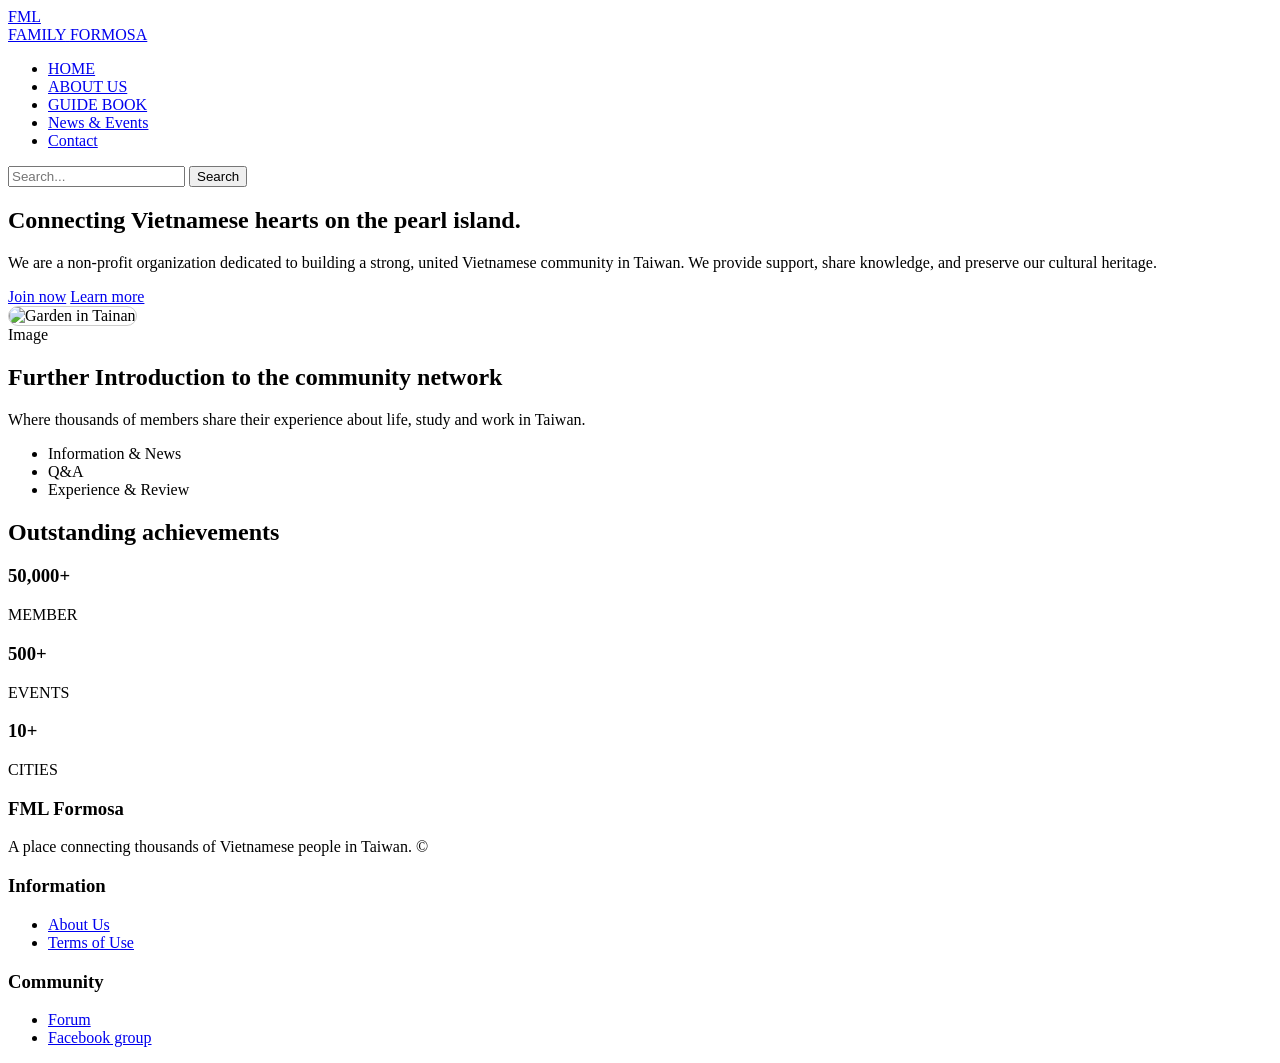
==== about_us.html @ 1114523e "Add files via upload" ====
<!DOCTYPE html>
<html lang="en">
<head>
    <meta charset="UTF-8">
    <meta name="viewport" content="width=device-width, initial-scale=1.0">
    <title>FML-About Us</title>
    
    <link rel="stylesheet" href="css/style.css">
    <link rel="stylesheet" href="css/about_us.css">
</head>
<body>

    <header>
        <div class="logo-box">
            <a href="index.html">
                <span class="fml-text">FML</span>
                <div class="logo-subtext">
                    <span class="family-text">FAMILY</span>
                    <span class="formosa-text">FORMOSA</span>
        </div>
    </a>
</div>
        <nav>
            <ul class="nav-links">
                <li><a href="index.html">HOME</a></li>
                <li><a href="about_us.html">ABOUT US</a></li>
                <li><a href="guide_book.html">GUIDE BOOK</a></li>
                <li><a href="news_event.html">News & Events</a></li>
                <li><a href="contact.html">Contact</a></li>
            </ul>
        </nav>
        <div class="search-bar">
            <input type="text" placeholder="Search...">
            <button id="search-btn">Search</button>
        </div>
    </header>

    <main>
        
        <section class="about-section">
            <div class="about-text-col">
                <h1>Connecting Vietnamese hearts on the pearl island.</h1>
                <p>We are a non-profit organization dedicated to building a strong, united Vietnamese community in Taiwan. We provide support, share knowledge, and preserve our cultural heritage.</p>
                <div class="hero-btns">
                    <a href="contact.html" class="btn btn-black">Join now</a>
                    <a href="#" class="btn btn-white">Learn more</a>
                </div>
            </div>
            <div class="about-image-col">
                <img src="images/tainan_garden.jpg" alt="Garden in Tainan" style="width:100%; border-radius:15px; border: 1px solid #ccc;">
            </div>
        </section>

        <section class="about-section">
            <div class="about-image-col">
                <div class="img-placeholder">Image</div>
            </div>
            <div class="about-text-col">
                <h2>Further Introduction to the community network</h2>
                <p>Where thousands of members share their experience about life, study and work in Taiwan.</p>
                <ul class="feature-list">
                    <li><span class="circle-icon"></span> Information & News</li>
                    <li><span class="circle-icon"></span> Q&A</li>
                    <li><span class="circle-icon"></span> Experience & Review</li>
                </ul>
            </div>
        </section>

        <section class="achievements">
            <h2>Outstanding achievements</h2>
            <div class="achieve-grid">
                <div class="achieve-box">
                    <h3>50,000+</h3>
                    <p>MEMBER</p>
                </div>
                <div class="achieve-box">
                    <h3>500+</h3>
                    <p>EVENTS</p>
                </div>
                <div class="achieve-box">
                    <h3>10+</h3>
                    <p>CITIES</p>
                </div>
            </div>
        </section>

    </main>

    <footer>
        <div class="footer-col">
            <h3>FML Formosa</h3>
            <p>A place connecting thousands of Vietnamese people in Taiwan. &copy; <span id="current-year"></span></p>
        </div>
        <div class="footer-col">
            <h3>Information</h3>
            <ul>
                <li><a href="#">About Us</a></li>
                <li><a href="#">Terms of Use</a></li>
            </ul>
        </div>
        <div class="footer-col">
            <h3>Community</h3>
            <ul>
                <li><a href="#">Forum</a></li>
                <li><a href="#">Facebook group</a></li>
            </ul>
        </div>
    </footer>

    <script src="js/main.js"></script>
</body>
</html>
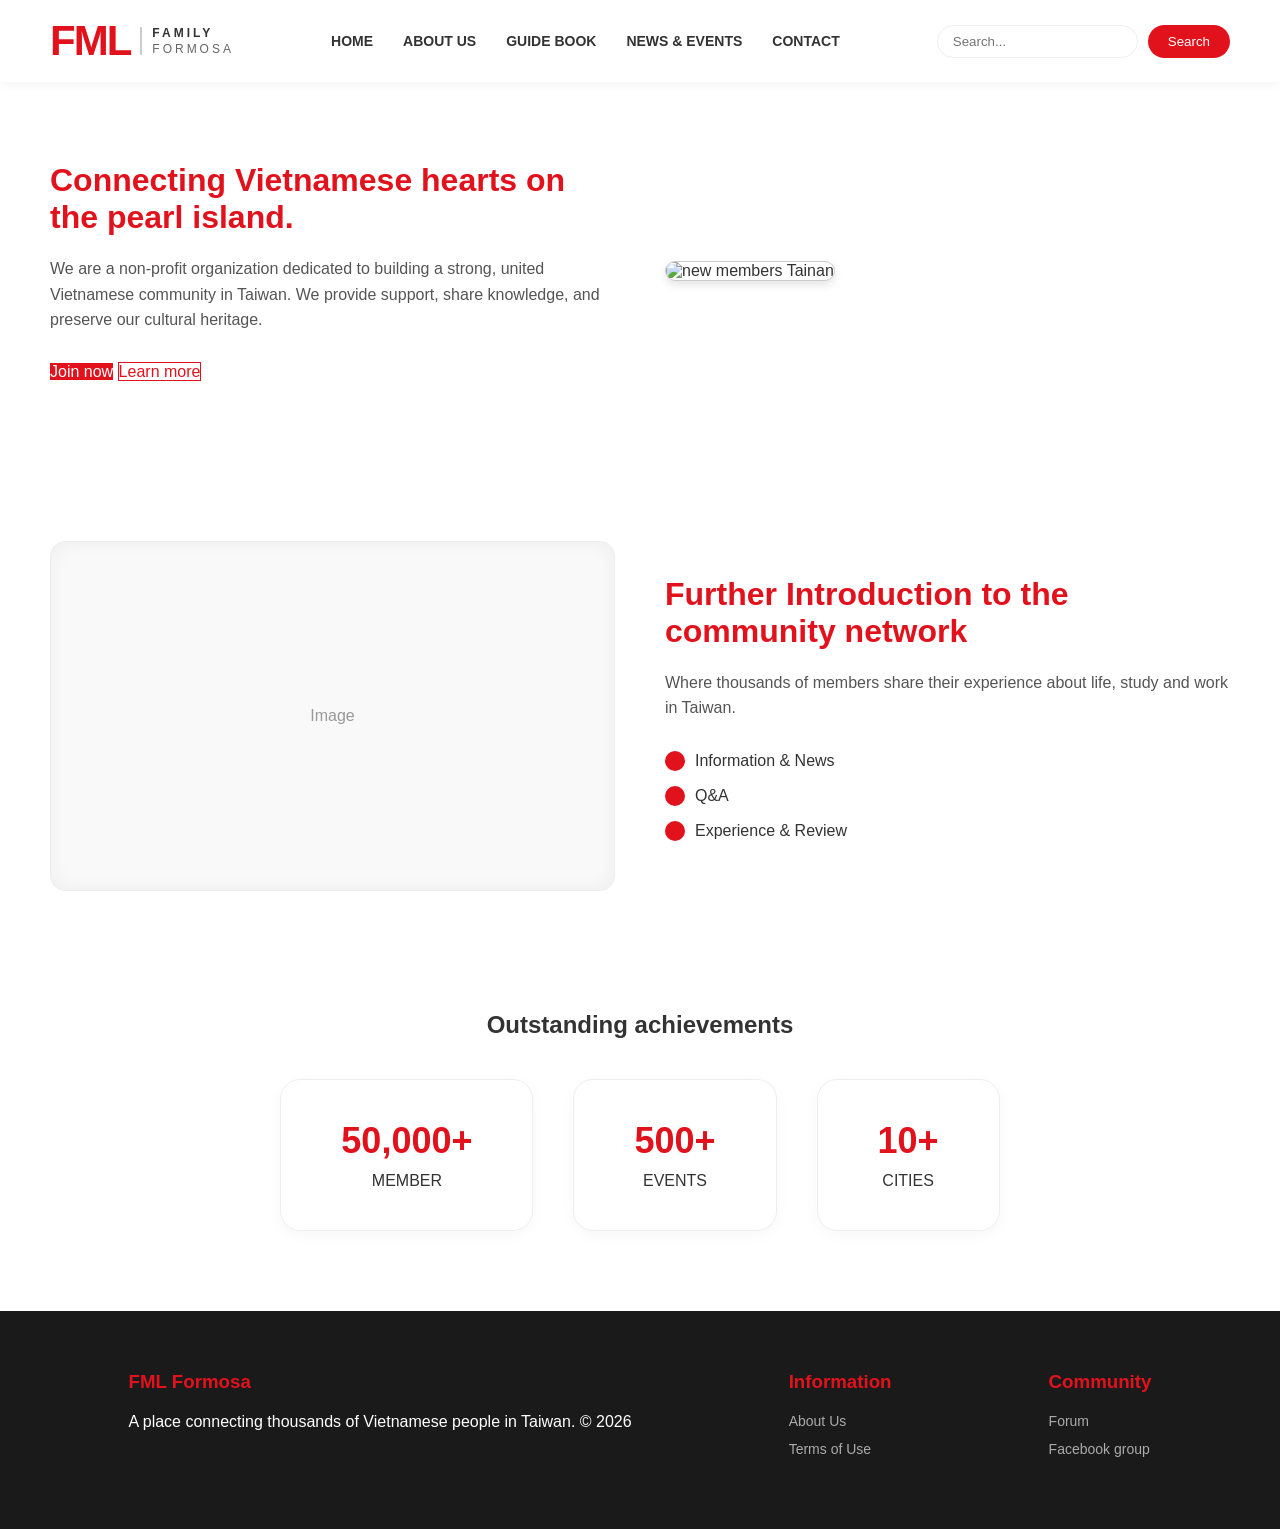
==== commit 1b42f10b: "Add files via upload" ====
--- a/about_us.html
+++ b/about_us.html
@@ -47,7 +47,7 @@
                 </div>
             </div>
             <div class="about-image-col">
-                <img src="images/tainan_garden.jpg" alt="Garden in Tainan" style="width:100%; border-radius:15px; border: 1px solid #ccc;">
+                <img src="images/new_members.jpg" alt="new members Tainan" style="width:80%; border-radius:20px; border: 1px solid #ccc;">
             </div>
         </section>
 
--- a/css/style.css
+++ b/css/style.css
@@ -0,0 +1,118 @@
+/* =========================================
+   FILE: style.css (MÀU SẮC DÙNG CHUNG CẢ TRANG)
+========================================= */
+/* KHAI BÁO BIẾN MÀU SẮC (CSS VARIABLES) */
+:root {
+    --primary-red: #e2121d; /* Màu đỏ thương hiệu */
+    --text-dark: #333333;   /* Màu chữ đen xám */
+    --border-light: #eeeeee;/* Màu viền xám nhạt */
+    --bg-light: #f9f9f9;    /* Màu nền xám trắng */
+}
+
+* { margin: 0; padding: 0; box-sizing: border-box; }
+body { font-family: Arial, sans-serif; color: var(--text-dark); background-color: #ffffff; }
+a { text-decoration: none; color: var(--text-dark); transition: 0.3s; }
+a:hover { color: var(--primary-red); } /* Rê chuột vào link sẽ đổi màu đỏ */
+ul { list-style: none; }
+
+/* ======== HEADER ======== */
+header {
+    display: flex; justify-content: space-between; align-items: center;
+    padding: 20px 50px; background: white;
+    box-shadow: 0 2px 10px rgba(0,0,0,0.05); /* Thay viền đen bằng bóng đổ nhẹ */
+    position: sticky; top: 0; z-index: 1000;
+}
+/* ======== THIẾT KẾ LOGO FML FAMILY ======== */
+.logo-box {
+    border: none;
+    padding: 0;
+}
+
+/* ======== THIẾT KẾ LOGO FML FAMILY FORMOSA ======== */
+.logo-box {
+    border: none;
+    padding: 0;
+}
+
+.logo-box a {
+    display: flex;
+    align-items: center; /* Căn giữa các thành phần theo chiều dọc */
+    text-decoration: none;
+}
+
+/* Chữ FML - Biểu tượng chính */
+.fml-text {
+    font-size: 42px; /* To hơn một chút để làm điểm tựa */
+    font-weight: 900;
+    color: var(--primary-red);
+    line-height: 1;
+    letter-spacing: -2px;
+}
+
+/* Khối chứa 2 chữ nhỏ bên phải */
+.logo-subtext {
+    display: flex;
+    flex-direction: column; /* Xếp chồng Family lên trên Formosa */
+    margin-left: 10px;
+    border-left: 2px solid #ccc; /* Thêm một vạch ngăn cách mỏng cho sang trọng */
+    padding-left: 10px;
+}
+
+/* Chữ Family - Ý nghĩa */
+.family-text {
+    font-size: 12px;
+    font-weight: 700;
+    color: var(--text-dark);
+    letter-spacing: 3px;
+    line-height: 1;
+    margin-bottom: 4px;
+}
+
+/* Chữ Formosa - Địa danh */
+.formosa-text {
+    font-size: 12px;
+    font-weight: 400;
+    color: #666; /* Màu nhạt hơn một chút */
+    letter-spacing: 3px;
+    line-height: 1;
+}
+
+.nav-links { display: flex; gap: 30px; }
+.nav-links a { font-weight: bold; font-size: 14px; text-transform: uppercase; }
+
+.search-bar { display: flex; gap: 10px; }
+.search-bar input { padding: 8px 15px; border: 1px solid var(--border-light); border-radius: 20px; outline: none; }
+.search-bar input:focus { border-color: var(--primary-red); }
+.search-bar button { background: var(--primary-red); color: white; border: none; padding: 8px 20px; border-radius: 20px; cursor: pointer; }
+
+/* ======== FOOTER ======== */
+footer {
+    display: flex; justify-content: space-around;
+    background-color: #1a1a1a; /* Nền đen sang trọng */
+    color: white; padding: 60px 50px;
+}
+footer a { color: #aaaaaa; }
+footer a:hover { color: white; }
+.footer-col h3 { margin-bottom: 20px; color: var(--primary-red); }
+.footer-col ul li { margin-bottom: 12px; font-size: 14px; }
+
+/* ======== NÚT BẤM CHUNG ======== */
+/* Biến nút đen cũ thành nút đỏ nổi bật */
+.btn-black { background-color: var(--primary-red); color: white; border: none; transition: 0.3s; }
+.btn-black:hover { background-color: #c00f18; }
+.btn-white { background-color: white; color: var(--primary-red); border: 1px solid var(--primary-red); }
+.btn-white:hover { background-color: var(--primary-red); color: white; }
+
+/* RESPONSIVE CHUNG CHO HEADER & FOOTER */
+@media (max-width: 768px) {
+    .fml-text {
+        font-size: 24px; /* Thu nhỏ FML lại một chút */
+    }
+    .logo-subtext {
+        padding-left: 5px;
+        margin-left: 5px;
+    }
+    .family-text, .formosa-text {
+        font-size: 8px; /* Thu nhỏ chữ giải nghĩa */
+    }
+}
--- a/css/about_us.css
+++ b/css/about_us.css
@@ -0,0 +1,48 @@
+/* =========================================
+   FILE: about.css
+========================================= */
+.about-section { display: flex; justify-content: space-between; align-items: center; padding: 80px 50px; gap: 50px; }
+.about-text-col, .about-image-col { width: 50%; }
+.about-text-col h1, .about-text-col h2 { margin-bottom: 20px; font-size: 32px; color: var(--primary-red); }
+.about-text-col p { margin-bottom: 30px; line-height: 1.6; color: #555; }
+
+.feature-list li { margin-bottom: 15px; display: flex; align-items: center; gap: 10px; }
+.circle-icon { display: inline-block; width: 20px; height: 20px; background-color: var(--primary-red); border-radius: 50%; }
+
+.img-placeholder {
+    width: 100%; height: 350px; border-radius: 15px;
+    display: flex; justify-content: center; align-items: center;
+    background-color: var(--bg-light); box-shadow: inset 0 0 20px rgba(0,0,0,0.05);
+    border: 1px solid var(--border-light); color: #999;
+}
+
+.achievements { padding: 40px 50px 80px 50px; text-align: center; }
+.achievements h2 { margin-bottom: 40px; }
+.achieve-grid { display: flex; justify-content: center; gap: 40px; }
+.achieve-box {
+    border: 1px solid var(--border-light); border-radius: 20px; padding: 40px 60px;
+    background: white; box-shadow: 0 4px 15px rgba(0,0,0,0.03);
+}
+.achieve-box h3 { font-size: 36px; margin-bottom: 10px; color: var(--primary-red); font-weight: bold; }
+/* Bo góc ảnh và thêm bóng đổ nhẹ */
+img {
+    border-radius: 10px;
+    box-shadow: 0 4px 8px rgba(0,0,0,0.1);
+    object-fit: cover; /* Giúp ảnh không bị méo khi co giãn */
+}
+
+@media (max-width: 768px) {
+    .about-section {
+        flex-direction: column;
+        padding: 40px 20px;
+    }
+
+    .about-text-col, .about-image-col {
+        width: 100%; /* Chiếm hết chiều ngang điện thoại */
+    }
+
+    .achieve-grid {
+        flex-direction: column;
+        gap: 20px;
+    }
+}
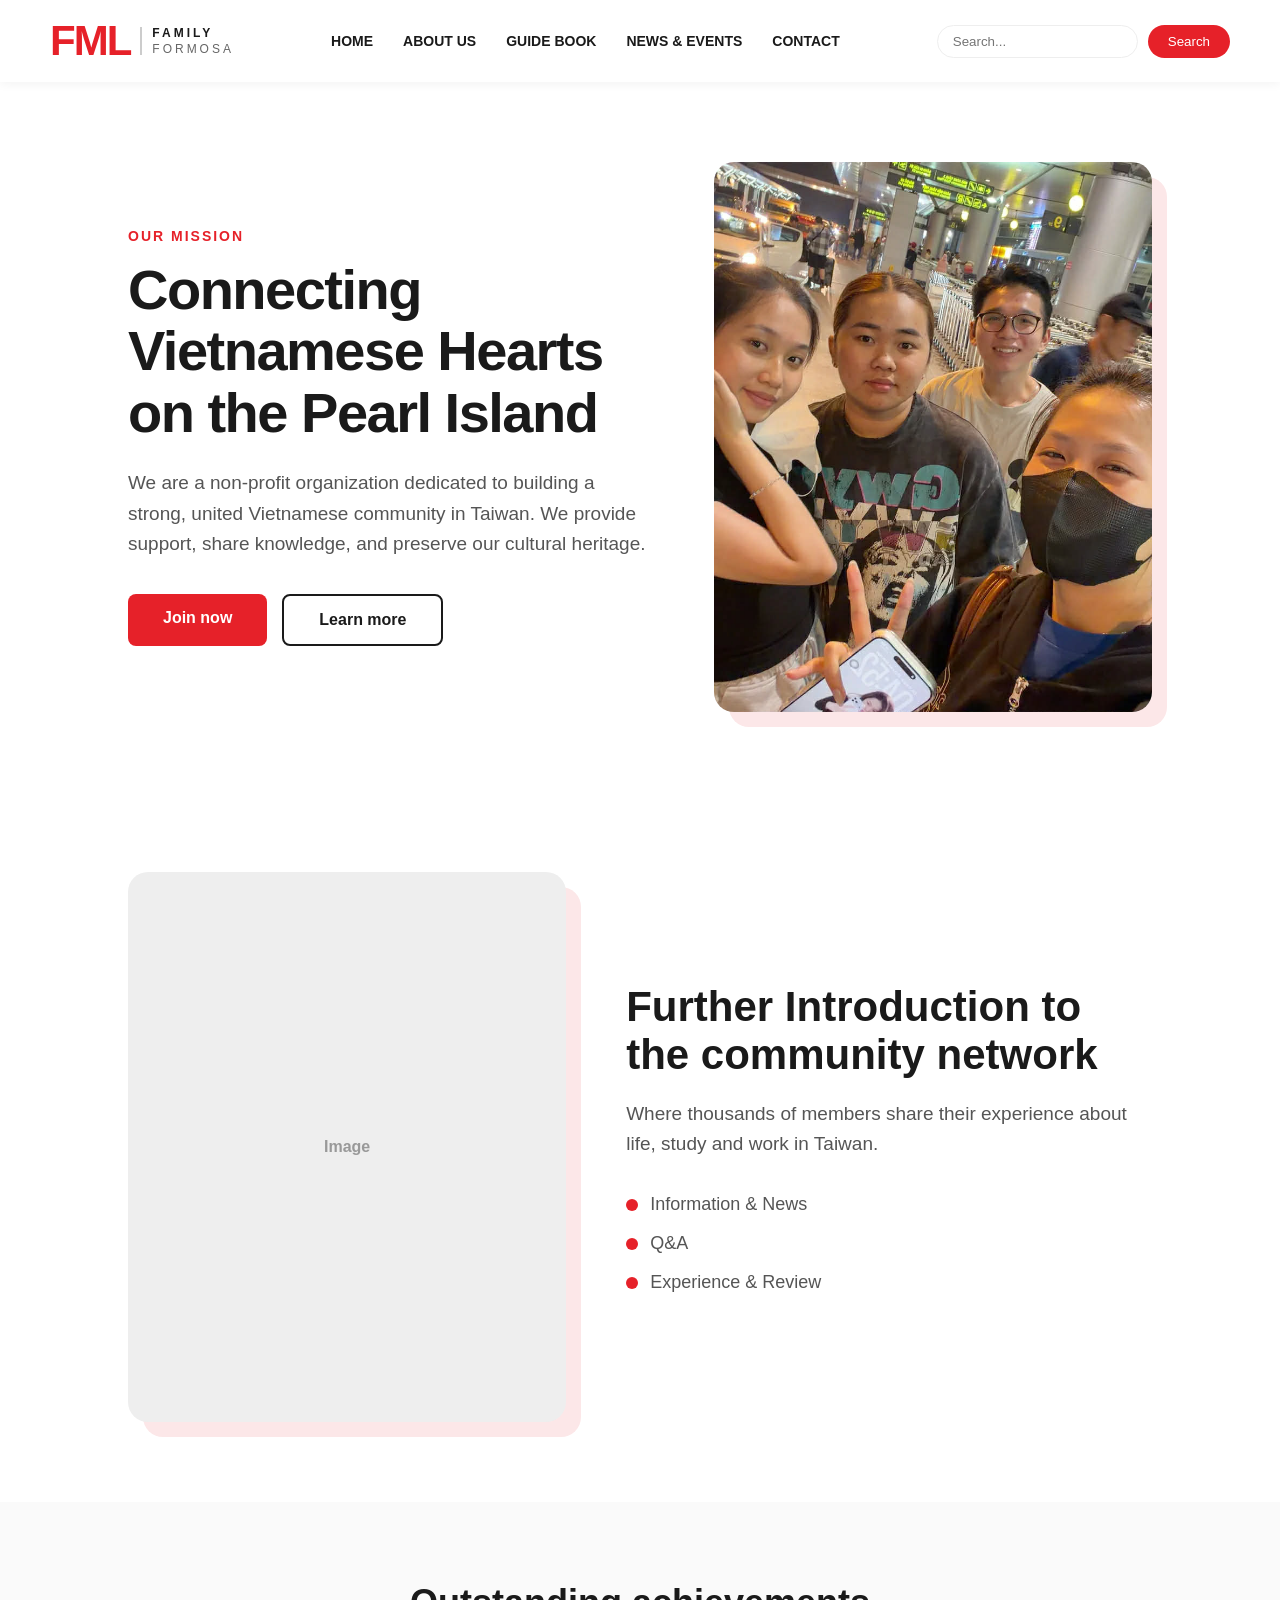
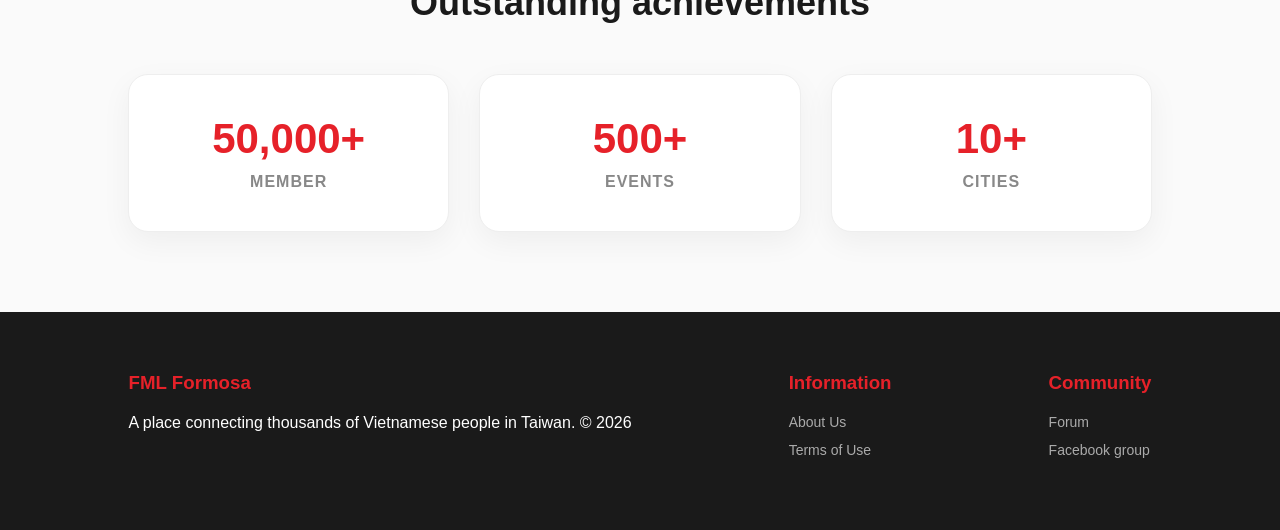
==== commit a360c465: "Add files via upload" ====
--- a/about_us.html
+++ b/about_us.html
@@ -37,18 +37,25 @@
 
     <main>
         
+        
         <section class="about-section">
-            <div class="about-text-col">
-                <h1>Connecting Vietnamese hearts on the pearl island.</h1>
-                <p>We are a non-profit organization dedicated to building a strong, united Vietnamese community in Taiwan. We provide support, share knowledge, and preserve our cultural heritage.</p>
-                <div class="hero-btns">
-                    <a href="contact.html" class="btn btn-black">Join now</a>
-                    <a href="#" class="btn btn-white">Learn more</a>
-                </div>
-            </div>
-            <div class="about-image-col">
-                <img src="images/new_members.jpg" alt="new members Tainan" style="width:80%; border-radius:20px; border: 1px solid #ccc;">
-            </div>
+    <div class="about-text-col">
+        <span class="sub-title">OUR MISSION</span> 
+        
+        <h1>Connecting Vietnamese Hearts <br> on the Pearl Island</h1>
+        
+        <p>We are a non-profit organization dedicated to building a strong, united Vietnamese community in Taiwan. We provide support, share knowledge, and preserve our cultural heritage.</p>
+        
+        <div class="hero-btns">
+            <a href="contact.html" class="btn btn-black">Join now</a>
+            <a href="#" class="btn btn-white">Learn more</a>
+        </div>
+    </div>
+    
+    <div class="about-image-col">
+        <img src="images/new_members.jpg" alt="Our Community">
+    </div>
+
         </section>
 
         <section class="about-section">
--- a/css/about_us.css
+++ b/css/about_us.css
@@ -1,48 +1,233 @@
 /* =========================================
-   FILE: about.css
-========================================= */
-.about-section { display: flex; justify-content: space-between; align-items: center; padding: 80px 50px; gap: 50px; }
-.about-text-col, .about-image-col { width: 50%; }
-.about-text-col h1, .about-text-col h2 { margin-bottom: 20px; font-size: 32px; color: var(--primary-red); }
-.about-text-col p { margin-bottom: 30px; line-height: 1.6; color: #555; }
-
-.feature-list li { margin-bottom: 15px; display: flex; align-items: center; gap: 10px; }
-.circle-icon { display: inline-block; width: 20px; height: 20px; background-color: var(--primary-red); border-radius: 50%; }
+   GENERAL STYLE & VARIABLES
+========================================= */
+:root {
+    --primary-red: #e62129;
+    --dark-red: #b31a1f;
+    --text-dark: #1a1a1a;
+    --text-gray: #555;
+    --bg-light: #fce7e8;
+}
+
+/* =========================================
+   HERO SECTION (OUR MISSION)
+========================================= */
+.about-section {
+    display: flex;
+    align-items: center;
+    justify-content: space-between;
+    padding: 80px 10%;
+    gap: 60px;
+    background-color: #fff;
+    min-height: 70vh;
+}
+
+.about-text-col {
+    flex: 1.2;
+    max-width: 600px;
+}
+
+.sub-title {
+    color: var(--primary-red);
+    font-weight: 700;
+    text-transform: uppercase;
+    font-size: 14px;
+    letter-spacing: 2px;
+    margin-bottom: 15px;
+    display: block;
+}
+
+.about-text-col h1 {
+    font-size: 56px;
+    font-weight: 900;
+    color: var(--text-dark);
+    line-height: 1.1;
+    margin-bottom: 25px;
+    letter-spacing: -1.5px;
+}
+
+.about-text-col h2 {
+    font-size: 42px; /* Dành cho section giới thiệu thứ 2 */
+    font-weight: 800;
+    margin-bottom: 20px;
+    color: var(--text-dark);
+}
+
+.about-text-col p {
+    font-size: 19px;
+    line-height: 1.6;
+    color: var(--text-gray);
+    margin-bottom: 35px;
+    max-width: 520px;
+}
+
+/* =========================================
+   BUTTONS (Đồng nhất hiệu ứng Hover)
+========================================= */
+.hero-btns {
+    display: flex;
+    gap: 15px;
+}
+
+.btn {
+    padding: 15px 35px;
+    border-radius: 8px;
+    font-weight: 700;
+    text-decoration: none;
+    transition: all 0.3s ease;
+    display: inline-block;
+    text-align: center;
+}
+
+.btn-black {
+    background-color: var(--primary-red); /* Chuyển về màu đỏ cho đồng bộ */
+    color: white;
+    border: none;
+}
+
+.btn-black:hover {
+    background-color: var(--dark-red);
+    transform: translateY(-3px);
+    box-shadow: 0 5px 15px rgba(230, 33, 41, 0.3);
+}
+
+.btn-white {
+    background-color: transparent;
+    border: 2px solid var(--text-dark);
+    color: var(--text-dark);
+}
+
+.btn-white:hover {
+    background-color: var(--text-dark);
+    color: white;
+    transform: translateY(-3px);
+}
+
+/* =========================================
+   IMAGE STYLES
+========================================= */
+.about-image-col {
+    flex: 1;
+    display: flex;
+    justify-content: flex-end;
+}
+
+.about-image-col img, .img-placeholder {
+    width: 100%;
+    max-width: 500px;
+    height: 550px;
+    object-fit: cover;
+    border-radius: 20px;
+    box-shadow: 15px 15px 0px var(--bg-light);
+}
 
 .img-placeholder {
-    width: 100%; height: 350px; border-radius: 15px;
-    display: flex; justify-content: center; align-items: center;
-    background-color: var(--bg-light); box-shadow: inset 0 0 20px rgba(0,0,0,0.05);
-    border: 1px solid var(--border-light); color: #999;
-}
-
-.achievements { padding: 40px 50px 80px 50px; text-align: center; }
-.achievements h2 { margin-bottom: 40px; }
-.achieve-grid { display: flex; justify-content: center; gap: 40px; }
+    background-color: #eee;
+    display: flex;
+    justify-content: center;
+    align-items: center;
+    color: #999;
+    font-weight: bold;
+}
+
+/* =========================================
+   FEATURES & ACHIEVEMENTS
+========================================= */
+.feature-list {
+    list-style: none;
+    padding: 0;
+}
+
+.feature-list li { 
+    margin-bottom: 18px; 
+    display: flex; 
+    align-items: center; 
+    gap: 12px; 
+    font-size: 18px;
+    color: var(--text-gray);
+}
+
+.circle-icon { 
+    display: inline-block; 
+    width: 12px; 
+    height: 12px; 
+    background-color: var(--primary-red); 
+    border-radius: 50%; 
+}
+
+.achievements { 
+    padding: 80px 10%; 
+    text-align: center;
+    background-color: #fafafa;
+}
+
+.achievements h2 { 
+    font-size: 36px;
+    font-weight: 800;
+    margin-bottom: 50px; 
+}
+
+.achieve-grid { 
+    display: flex; 
+    justify-content: center; 
+    gap: 30px; 
+}
+
 .achieve-box {
-    border: 1px solid var(--border-light); border-radius: 20px; padding: 40px 60px;
-    background: white; box-shadow: 0 4px 15px rgba(0,0,0,0.03);
-}
-.achieve-box h3 { font-size: 36px; margin-bottom: 10px; color: var(--primary-red); font-weight: bold; }
-/* Bo góc ảnh và thêm bóng đổ nhẹ */
-img {
-    border-radius: 10px;
-    box-shadow: 0 4px 8px rgba(0,0,0,0.1);
-    object-fit: cover; /* Giúp ảnh không bị méo khi co giãn */
-}
-
+    flex: 1;
+    border: 1px solid #eee; 
+    border-radius: 20px; 
+    padding: 40px;
+    background: white; 
+    box-shadow: 0 10px 30px rgba(0,0,0,0.05);
+    transition: 0.3s;
+}
+
+.achieve-box:hover {
+    transform: translateY(-10px);
+    border-color: var(--primary-red);
+}
+
+.achieve-box h3 { 
+    font-size: 42px; 
+    margin-bottom: 10px; 
+    color: var(--primary-red); 
+    font-weight: 900; 
+}
+
+.achieve-box p {
+    font-weight: 700;
+    color: #888;
+    letter-spacing: 1px;
+}
+
+/* =========================================
+   RESPONSIVE (MOBILE)
+========================================= */
 @media (max-width: 768px) {
     .about-section {
         flex-direction: column;
         padding: 40px 20px;
+        text-align: center;
     }
 
     .about-text-col, .about-image-col {
-        width: 100%; /* Chiếm hết chiều ngang điện thoại */
+        width: 100%;
+        max-width: 100%;
     }
+
+    .about-text-col h1 { font-size: 38px; }
+    
+    .hero-btns { justify-content: center; }
+
+    .about-image-col { order: -1; } /* Ảnh lên trước trên điện thoại */
+    
+    .about-image-col img { height: 350px; }
 
     .achieve-grid {
         flex-direction: column;
-        gap: 20px;
+        align-items: center;
     }
+    
+    .achieve-box { width: 100%; max-width: 300px; }
 }
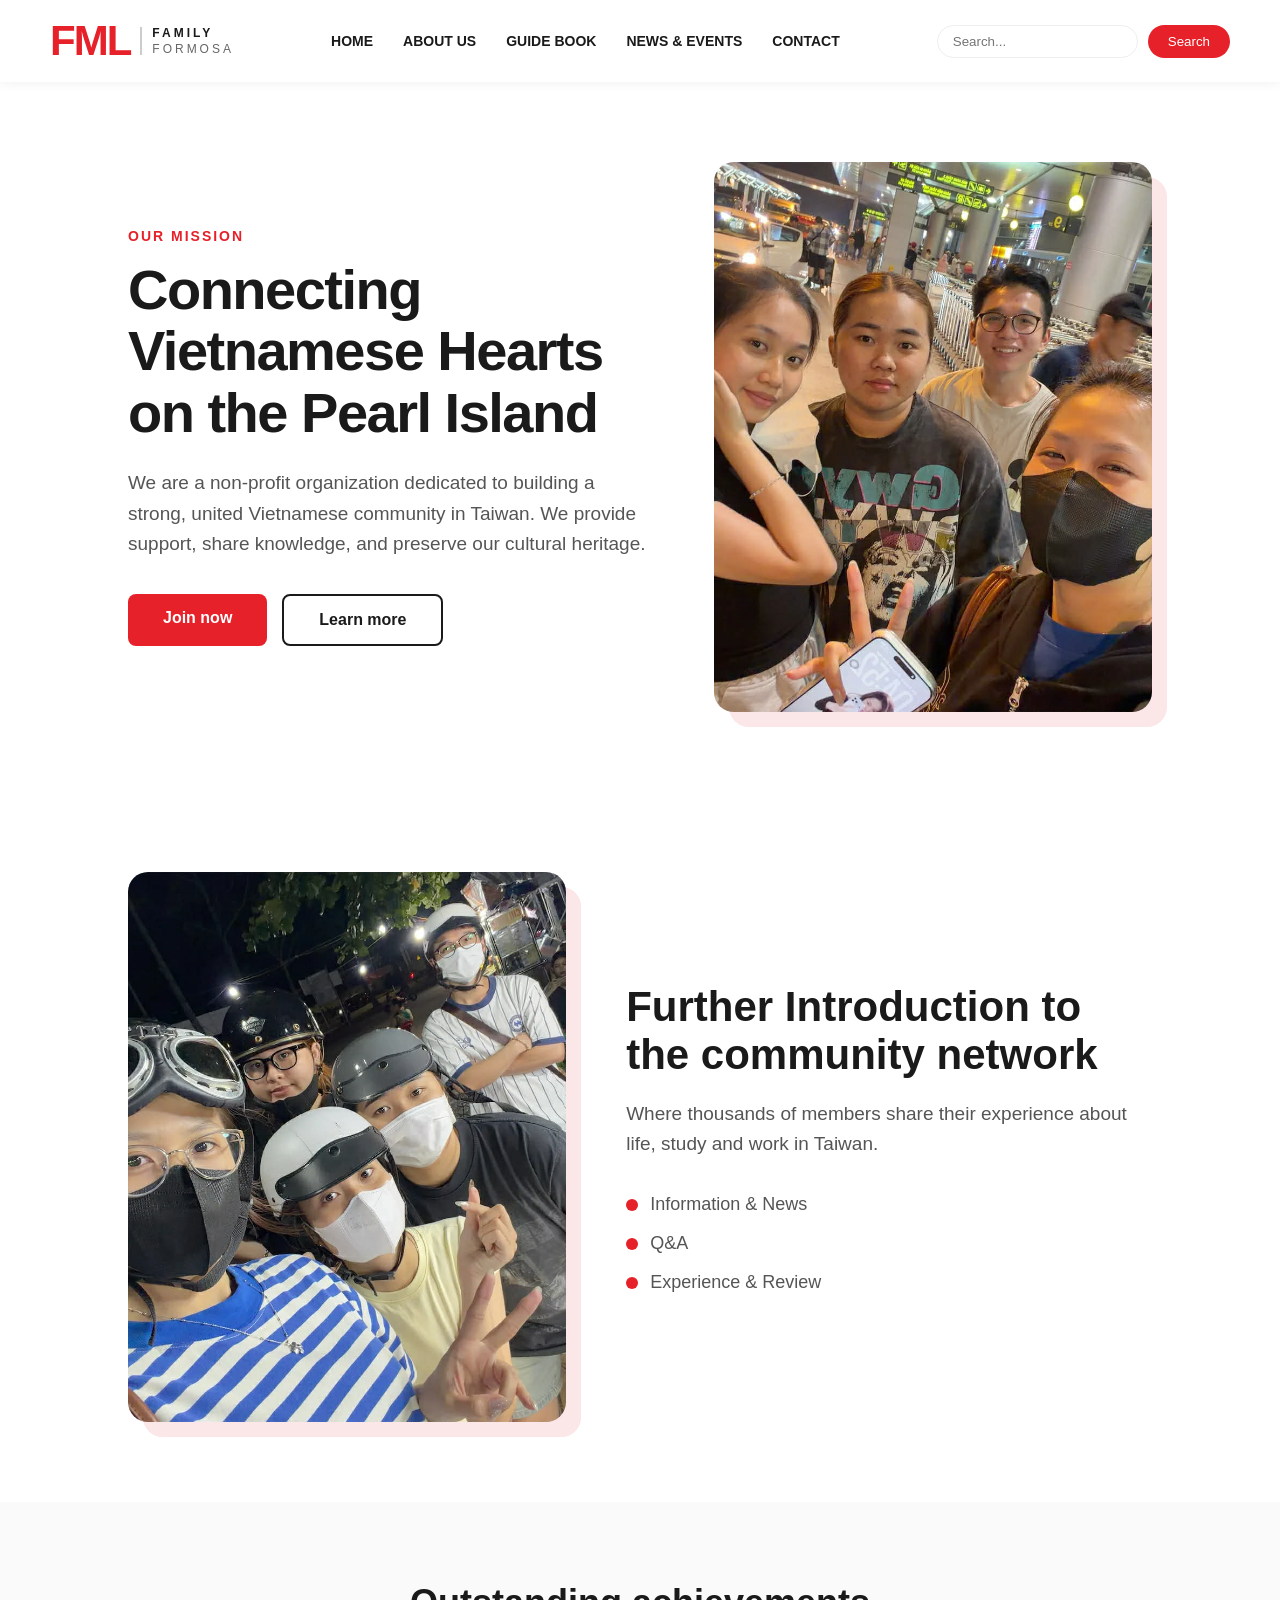
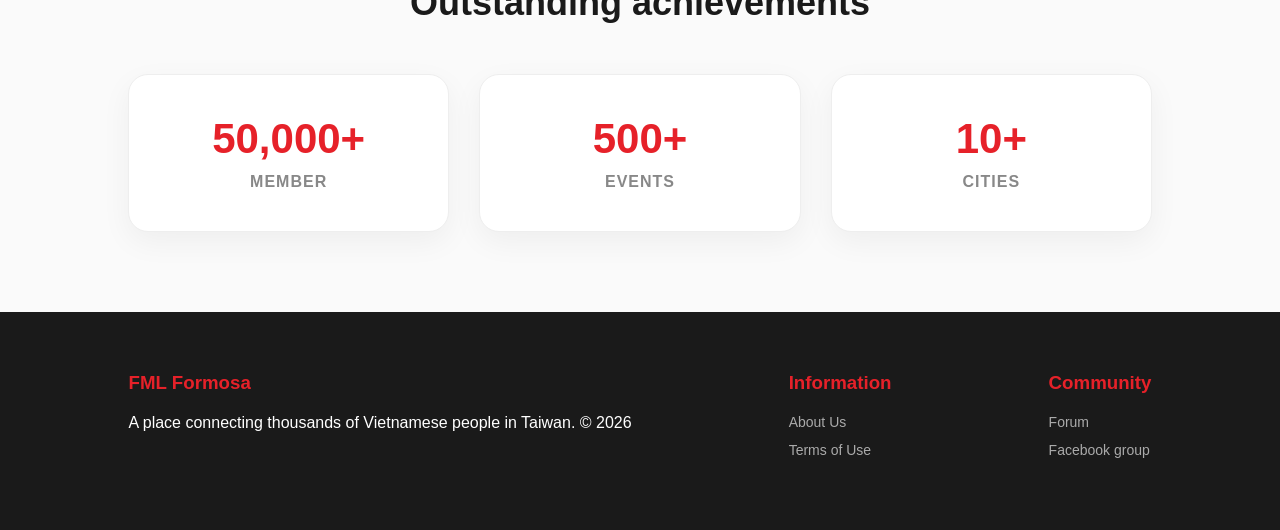
==== commit 252db928: "Add files via upload" ====
--- a/about_us.html
+++ b/about_us.html
@@ -60,9 +60,10 @@
 
         <section class="about-section">
             <div class="about-image-col">
-                <div class="img-placeholder">Image</div>
+                <div class="img-placeholder"><img src="images/group.jpg" alt="Comunity"></div>
             </div>
             <div class="about-text-col">
+        
                 <h2>Further Introduction to the community network</h2>
                 <p>Where thousands of members share their experience about life, study and work in Taiwan.</p>
                 <ul class="feature-list">
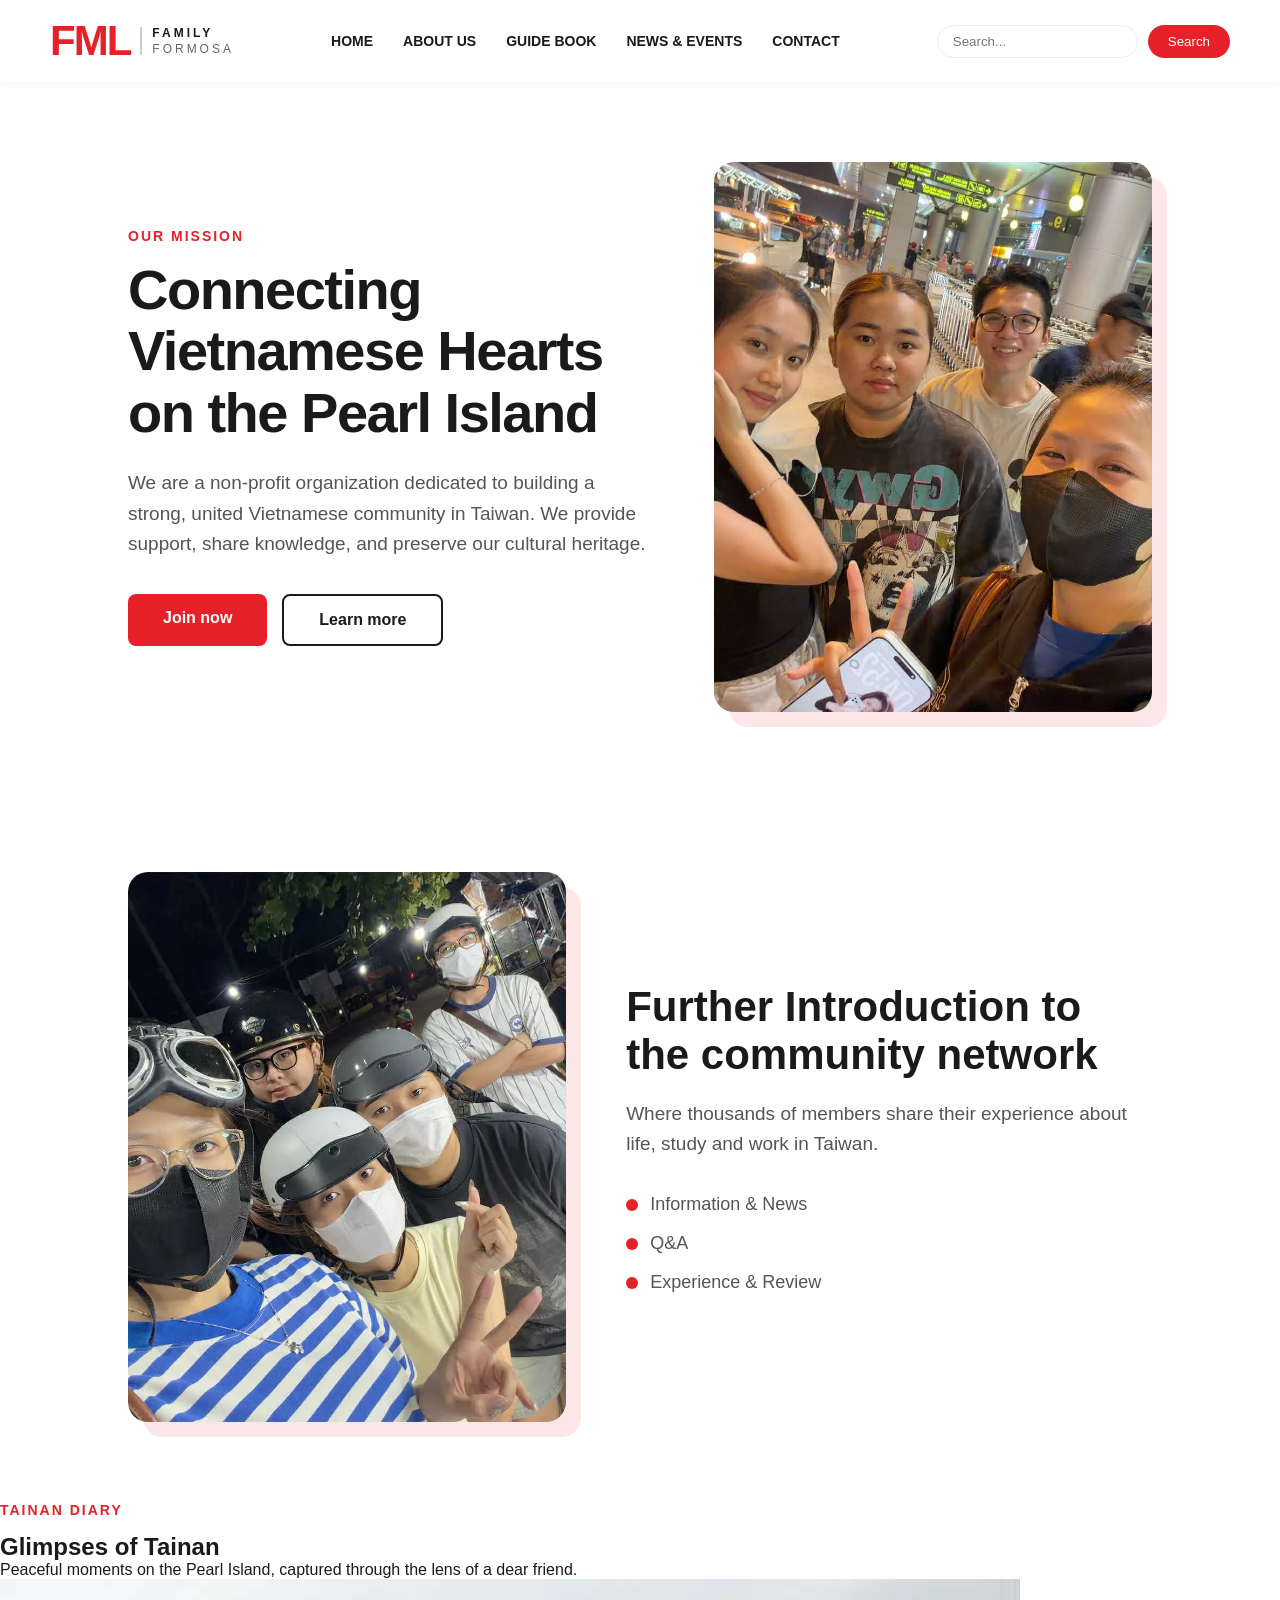
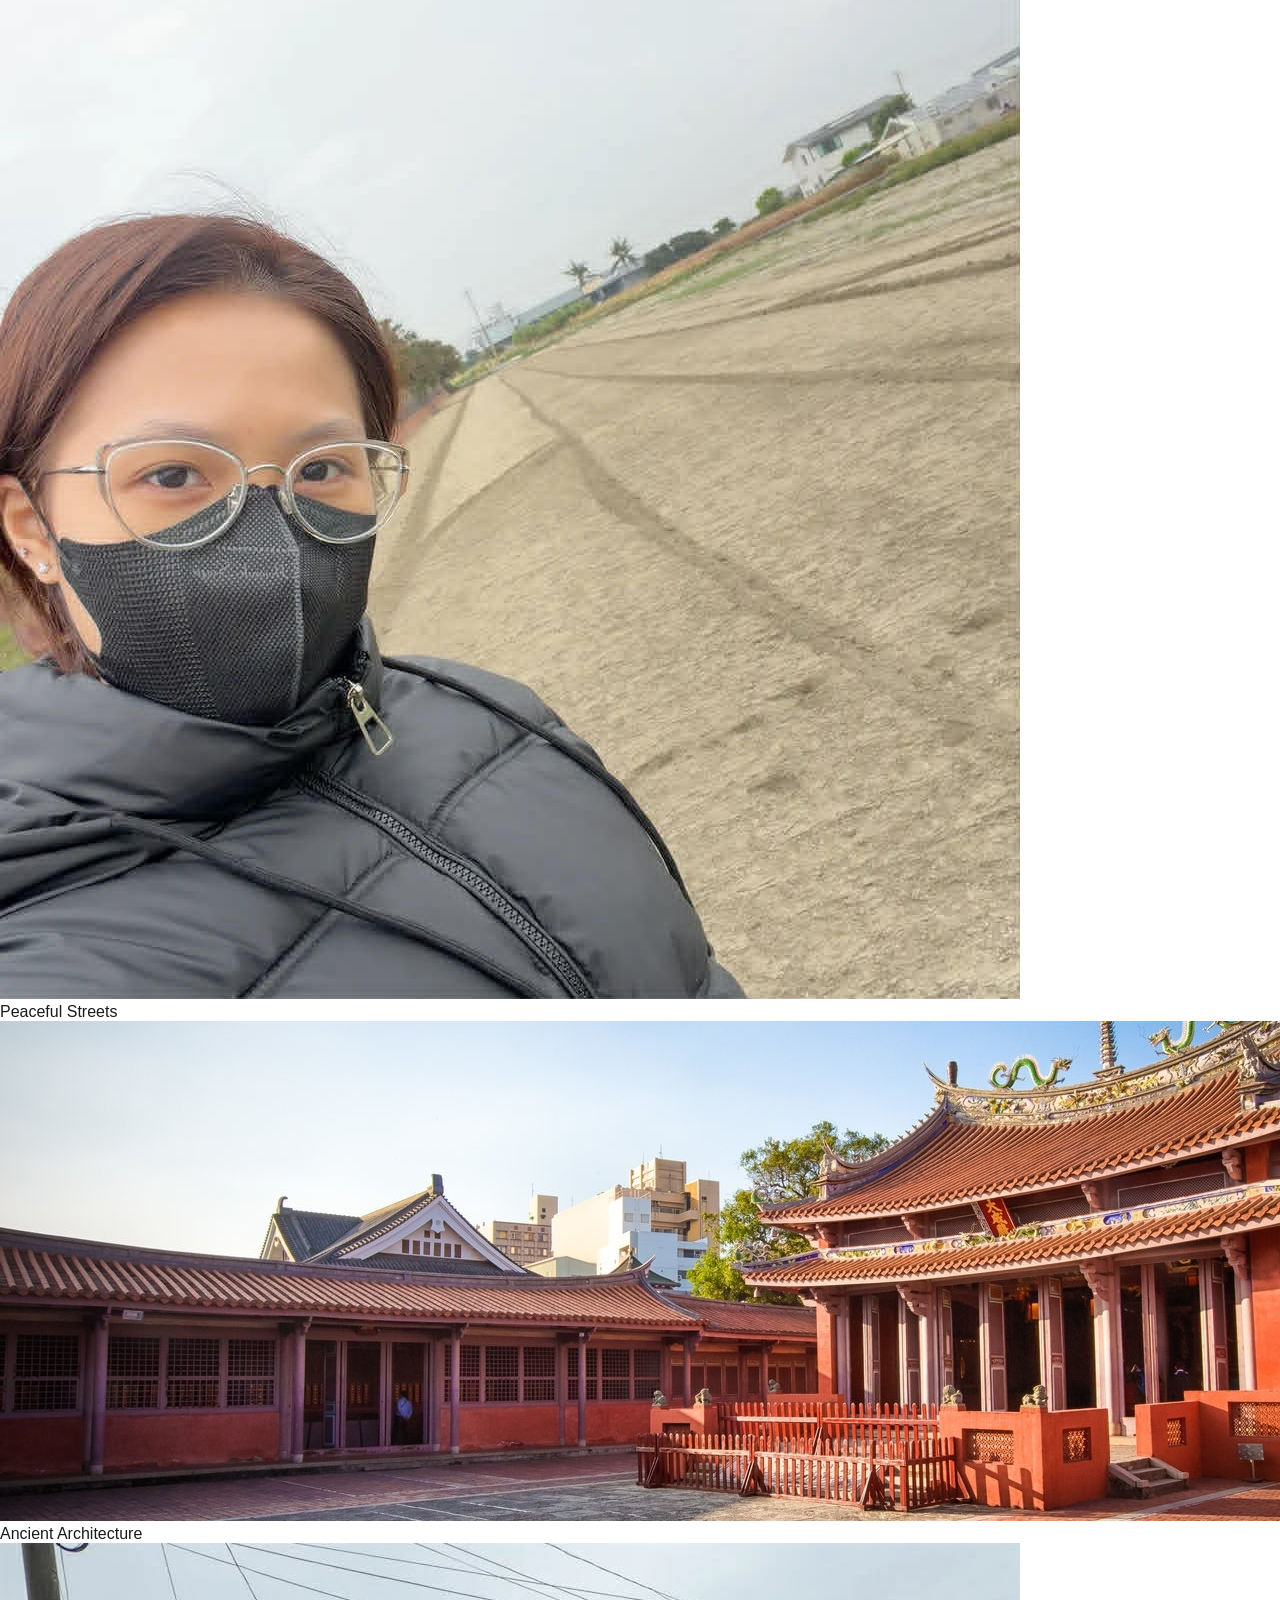
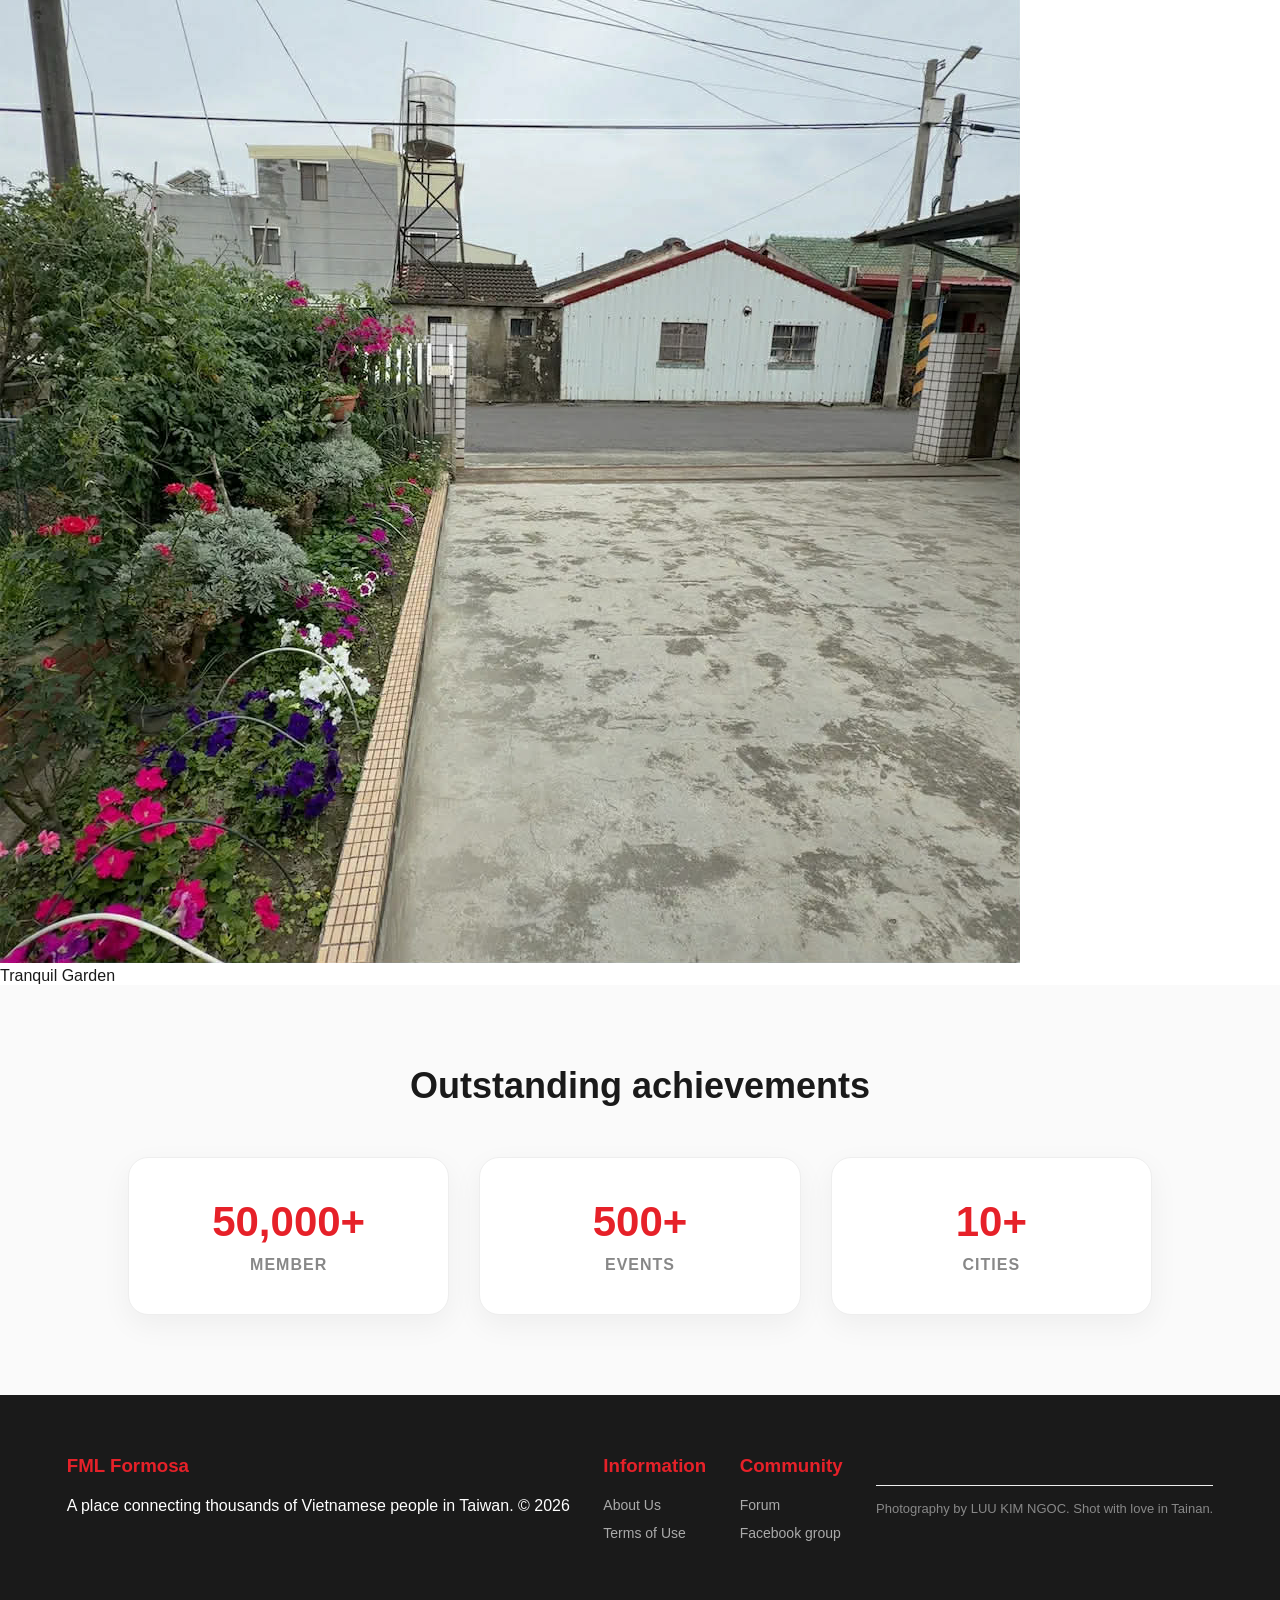
==== commit 26bf9946: "Add files via upload" ====
--- a/about_us.html
+++ b/about_us.html
@@ -73,7 +73,37 @@
                 </ul>
             </div>
         </section>
+    <section class="tainan-gallery">
+    <div class="gallery-header">
+        <span class="sub-title">Tainan Diary</span>
+        <h2>Glimpses of Tainan</h2>
+        <p>Peaceful moments on the Pearl Island, captured through the lens of a dear friend.</p>
+    </div>
+    
+    <div class="gallery-grid">
+        <div class="gallery-item">
+            <img src="images/peacefulStreet.jpg" alt="Street">
+            <div class="gallery-overlay">
+                <span>Peaceful Streets</span>
+            </div>
+        </div>
+        
+        <div class="gallery-item">
+            <img src="images/AncientArchitecture.jpg" alt="Tainan House">
+            <div class="gallery-overlay">
+                <span>Ancient Architecture</span>
+            </div>
+        </div>
+        
+        <div class="gallery-item">
+            <img src="images/tainan_garden.jpg" alt="Tainan Garden">
+            <div class="gallery-overlay">
+                <span>Tranquil Garden</span>
+            </div>
+        </div>
+    </div>
 
+</section>
         <section class="achievements">
             <h2>Outstanding achievements</h2>
             <div class="achieve-grid">
@@ -94,6 +124,7 @@
 
     </main>
 
+
     <footer>
         <div class="footer-col">
             <h3>FML Formosa</h3>
@@ -113,6 +144,9 @@
                 <li><a href="#">Facebook group</a></li>
             </ul>
         </div>
+        <div class="footer-credit" style="text-align: center; font-size: 13px; color: #888; margin-top: 30px; border-top: 1px solid #eee; padding-top: 15px;">
+    Photography by LUU KIM NGOC. Shot with love in Tainan.
+</div>
     </footer>
 
     <script src="js/main.js"></script>
